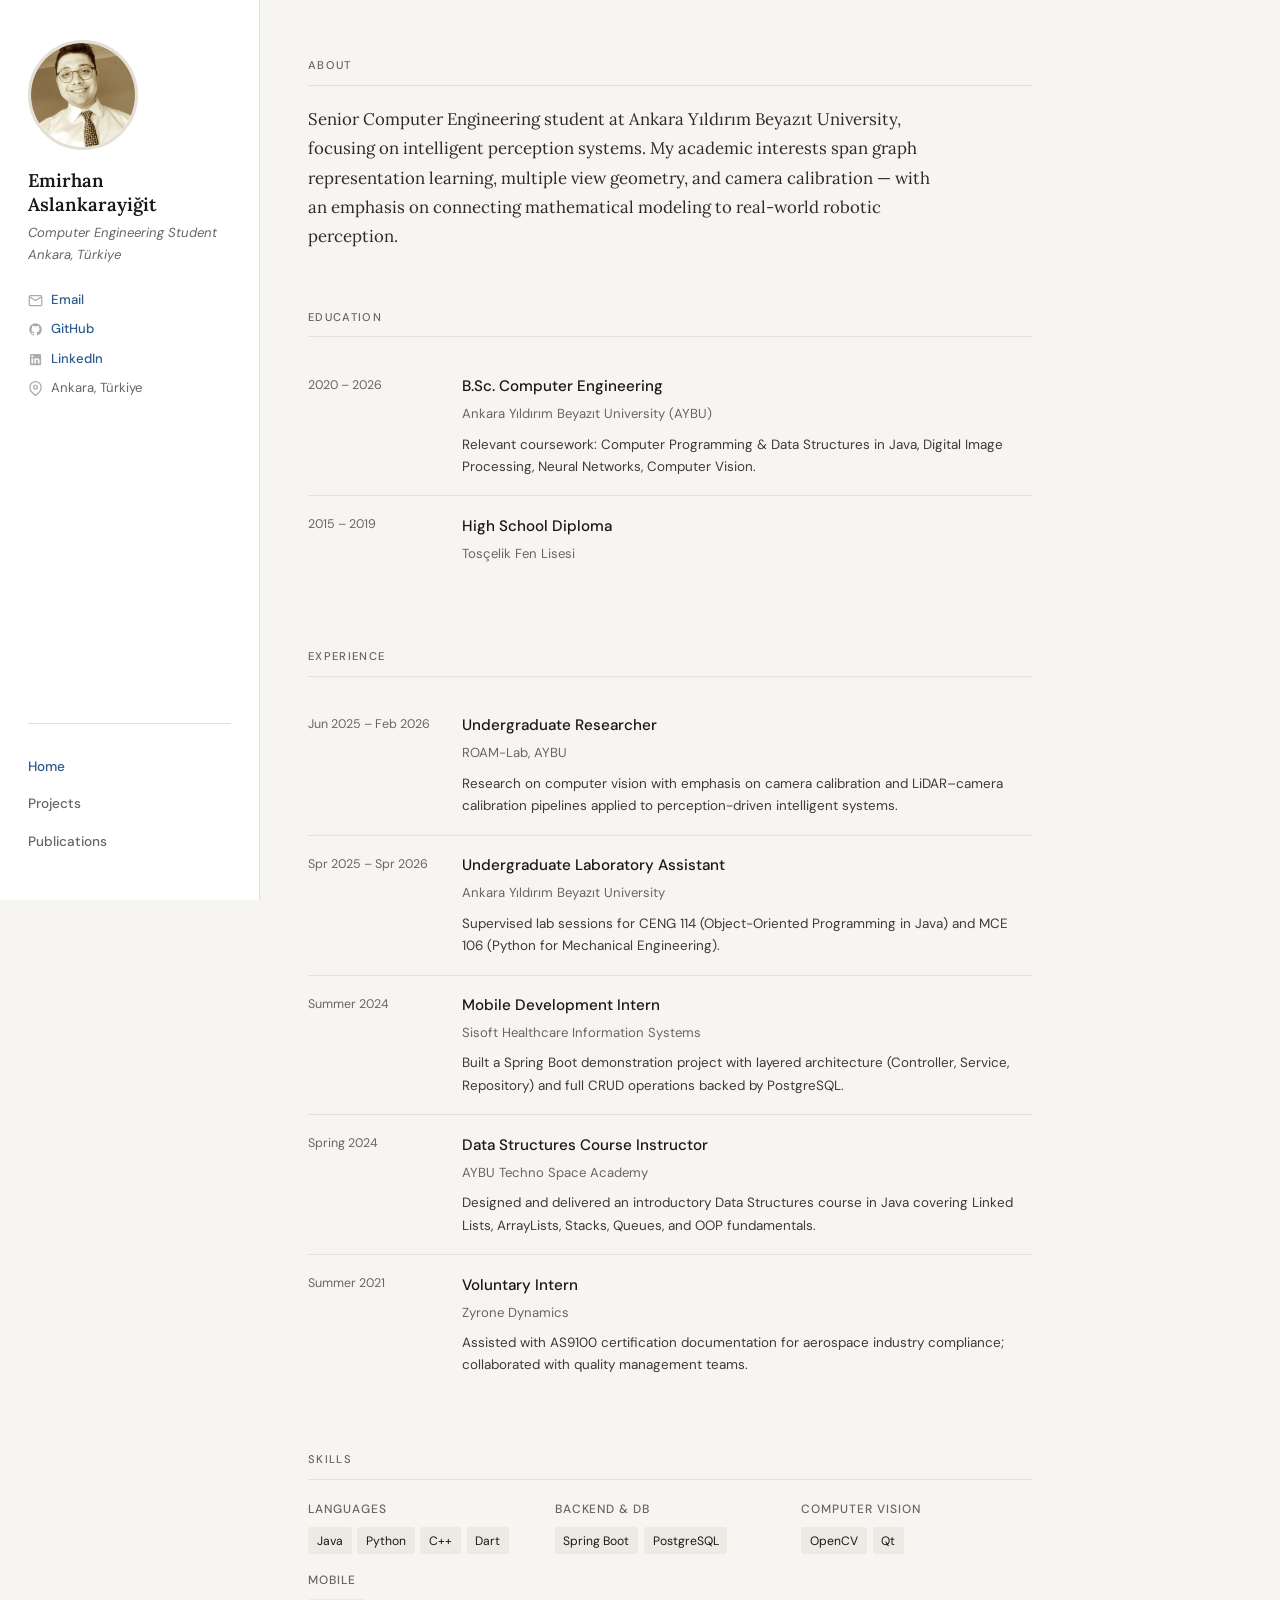
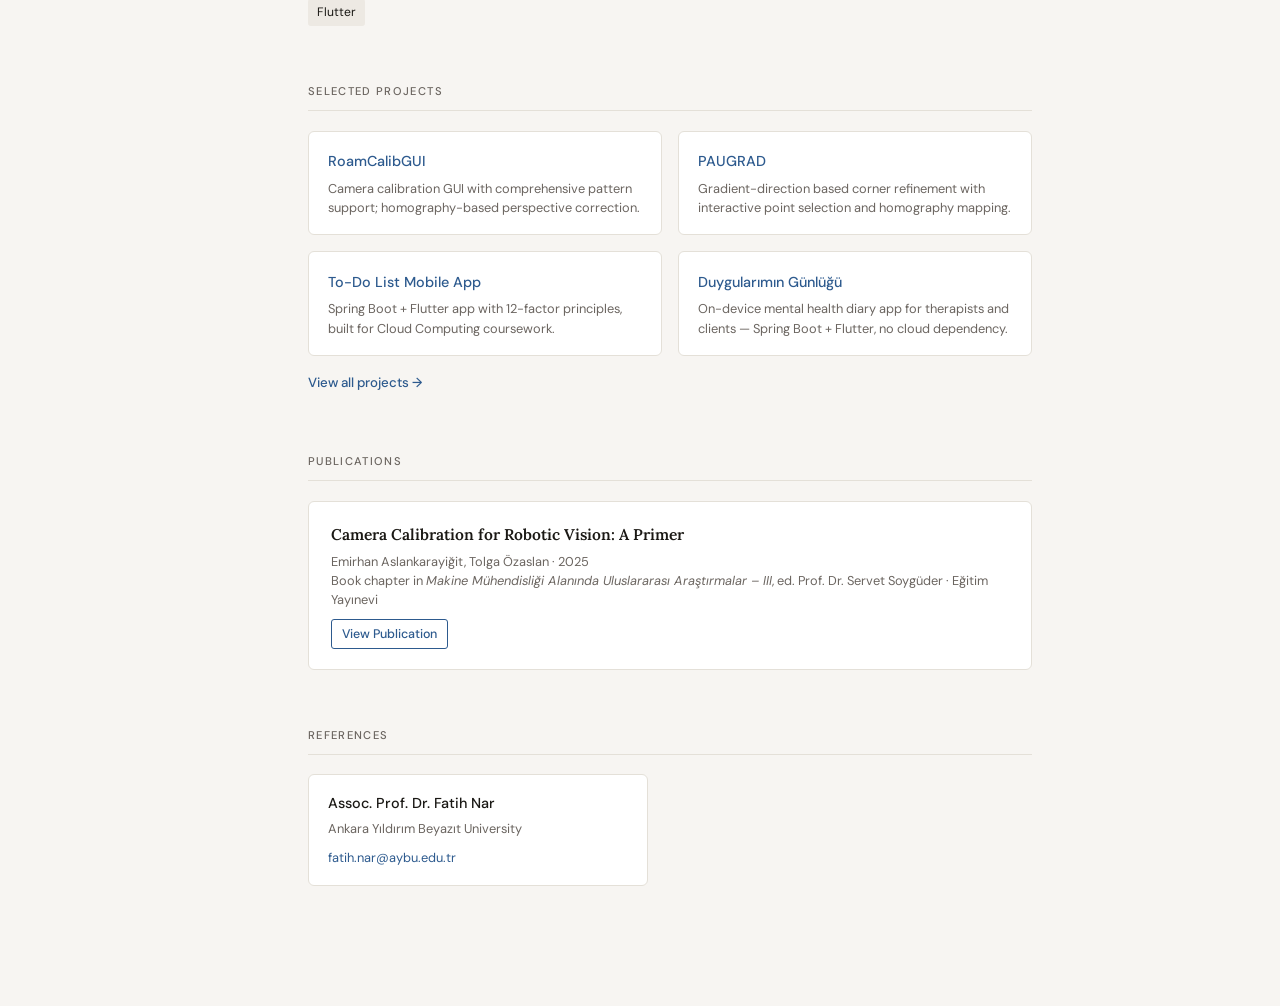
==== index.html @ f468a62e "Update index.html" ====
<!DOCTYPE html>
<html lang="en">
<head>
  <meta charset="UTF-8" />
  <meta name="viewport" content="width=device-width, initial-scale=1.0" />
  <title>Emirhan Aslankarayiğit</title>
  <link rel="preconnect" href="https://fonts.googleapis.com" />
  <link href="https://fonts.googleapis.com/css2?family=Lora:ital,wght@0,400;0,600;1,400&family=DM+Sans:wght@300;400;500&display=swap" rel="stylesheet" />
  <style>
    *, *::before, *::after { box-sizing: border-box; margin: 0; padding: 0; }

    :root {
      --bg: #f7f5f2;
      --surface: #ffffff;
      --border: #e4e0d8;
      --text: #1a1814;
      --muted: #6b6560;
      --accent: #2d5a8e;
      --accent-light: #e8f0f9;
      --tag-bg: #ede9e3;
      --radius: 6px;
      --sidebar-w: 260px;
    }

    html { scroll-behavior: smooth; }

    body {
      font-family: 'DM Sans', sans-serif;
      background: var(--bg);
      color: var(--text);
      font-size: 15px;
      line-height: 1.7;
    }

    /* ── Layout ── */
    .layout {
      display: grid;
      grid-template-columns: var(--sidebar-w) 1fr;
      min-height: 100vh;
    }

    /* ── Sidebar ── */
    .sidebar {
      position: sticky;
      top: 0;
      height: 100vh;
      overflow-y: auto;
      background: var(--surface);
      border-right: 1px solid var(--border);
      padding: 2.5rem 1.75rem;
      display: flex;
      flex-direction: column;
      gap: 0;
    }

    .profile-photo {
      width: 110px;
      height: 110px;
      border-radius: 50%;
      object-fit: cover;
      object-position: top center;
      border: 3px solid var(--border);
      margin-bottom: 1.2rem;
    }

    .profile-photo-placeholder {
      width: 110px;
      height: 110px;
      border-radius: 50%;
      background: var(--tag-bg);
      border: 3px solid var(--border);
      margin-bottom: 1.2rem;
      display: flex;
      align-items: center;
      justify-content: center;
      font-size: 2rem;
      color: var(--muted);
    }

    .sidebar h1 {
      font-family: 'Lora', serif;
      font-size: 1.15rem;
      font-weight: 600;
      line-height: 1.3;
      margin-bottom: 0.3rem;
    }

    .sidebar .role {
      font-size: 0.82rem;
      color: var(--muted);
      margin-bottom: 1.4rem;
      font-style: italic;
    }

    .sidebar-links {
      list-style: none;
      margin-bottom: 2rem;
      display: flex;
      flex-direction: column;
      gap: 0.45rem;
    }

    .sidebar-links li {
      display: flex;
      align-items: center;
      gap: 0.5rem;
      font-size: 0.82rem;
      color: var(--muted);
    }

    .sidebar-links li a {
      color: var(--accent);
      text-decoration: none;
      font-weight: 500;
    }
    .sidebar-links li a:hover { text-decoration: underline; }

    .sidebar-links .icon {
      width: 15px;
      flex-shrink: 0;
      opacity: 0.55;
    }

    .nav {
      margin-top: auto;
      padding-top: 1.5rem;
      border-top: 1px solid var(--border);
    }

    .nav a {
      display: block;
      padding: 0.45rem 0;
      font-size: 0.85rem;
      font-weight: 500;
      color: var(--muted);
      text-decoration: none;
      transition: color 0.2s;
    }
    .nav a:hover, .nav a.active { color: var(--accent); }

    /* ── Main content ── */
    main {
      padding: 3.5rem 3rem 4rem;
      max-width: 820px;
    }

    section { margin-bottom: 3.5rem; }

    .section-label {
      font-size: 0.7rem;
      font-weight: 500;
      letter-spacing: 0.12em;
      text-transform: uppercase;
      color: var(--muted);
      margin-bottom: 1.2rem;
      padding-bottom: 0.6rem;
      border-bottom: 1px solid var(--border);
    }

    /* About */
    .about-text {
      font-family: 'Lora', serif;
      font-size: 1.05rem;
      line-height: 1.75;
      color: #2e2b26;
      max-width: 640px;
    }

    /* Experience / Education cards */
    .entry {
      display: grid;
      grid-template-columns: 130px 1fr;
      gap: 0 1.5rem;
      padding: 1.1rem 0;
      border-bottom: 1px solid var(--border);
    }
    .entry:last-child { border-bottom: none; }

    .entry-date {
      font-size: 0.78rem;
      color: var(--muted);
      padding-top: 0.15rem;
      line-height: 1.4;
    }

    .entry-title {
      font-size: 0.95rem;
      font-weight: 500;
      margin-bottom: 0.2rem;
    }

    .entry-sub {
      font-size: 0.82rem;
      color: var(--muted);
      margin-bottom: 0.5rem;
    }

    .entry-body {
      font-size: 0.84rem;
      color: #3e3a35;
      line-height: 1.65;
    }

    /* Skills */
    .skills-grid {
      display: grid;
      grid-template-columns: repeat(auto-fill, minmax(180px, 1fr));
      gap: 1rem;
    }

    .skill-group h4 {
      font-size: 0.75rem;
      font-weight: 500;
      text-transform: uppercase;
      letter-spacing: 0.08em;
      color: var(--muted);
      margin-bottom: 0.5rem;
    }

    .tags {
      display: flex;
      flex-wrap: wrap;
      gap: 0.35rem;
    }

    .tag {
      background: var(--tag-bg);
      color: var(--text);
      font-size: 0.76rem;
      padding: 0.2rem 0.55rem;
      border-radius: 3px;
      font-weight: 400;
    }

    /* Projects — link to projects page */
    .projects-preview {
      display: grid;
      grid-template-columns: 1fr 1fr;
      gap: 1rem;
    }

    .project-card {
      background: var(--surface);
      border: 1px solid var(--border);
      border-radius: var(--radius);
      padding: 1.1rem 1.2rem;
      text-decoration: none;
      color: inherit;
      transition: border-color 0.2s, box-shadow 0.2s;
      display: block;
    }
    .project-card:hover {
      border-color: var(--accent);
      box-shadow: 0 2px 12px rgba(45,90,142,0.07);
    }

    .project-card h3 {
      font-size: 0.9rem;
      font-weight: 500;
      margin-bottom: 0.3rem;
      color: var(--accent);
    }

    .project-card p {
      font-size: 0.8rem;
      color: var(--muted);
      line-height: 1.5;
    }

    .more-link {
      margin-top: 1rem;
      display: inline-block;
      font-size: 0.83rem;
      color: var(--accent);
      text-decoration: none;
      font-weight: 500;
    }
    .more-link:hover { text-decoration: underline; }

    /* Publications */
    .pub-card {
      background: var(--surface);
      border: 1px solid var(--border);
      border-radius: var(--radius);
      padding: 1.2rem 1.4rem;
      margin-bottom: 0.75rem;
    }

    .pub-card h3 {
      font-family: 'Lora', serif;
      font-size: 0.97rem;
      font-weight: 600;
      margin-bottom: 0.3rem;
    }

    .pub-card .pub-meta {
      font-size: 0.8rem;
      color: var(--muted);
      margin-bottom: 0.6rem;
      line-height: 1.5;
    }

    .pub-link {
      font-size: 0.78rem;
      color: var(--accent);
      text-decoration: none;
      font-weight: 500;
      border: 1px solid var(--accent);
      padding: 0.22rem 0.6rem;
      border-radius: 3px;
      display: inline-block;
      transition: background 0.2s;
    }
    .pub-link:hover { background: var(--accent-light); }

    /* References */
    .ref-card {
      display: flex;
      flex-direction: column;
      gap: 0.15rem;
      padding: 1rem 1.2rem;
      background: var(--surface);
      border: 1px solid var(--border);
      border-radius: var(--radius);
      max-width: 340px;
    }
    .ref-card .ref-name { font-weight: 500; font-size: 0.9rem; }
    .ref-card .ref-role { font-size: 0.8rem; color: var(--muted); }
    .ref-card .ref-contact { font-size: 0.8rem; color: var(--accent); margin-top: 0.3rem; }
    .ref-card .ref-contact a { color: inherit; text-decoration: none; }
    .ref-card .ref-contact a:hover { text-decoration: underline; }

    /* Responsive */
    @media (max-width: 780px) {
      .layout { grid-template-columns: 1fr; }
      .sidebar {
        position: static;
        height: auto;
        border-right: none;
        border-bottom: 1px solid var(--border);
        flex-direction: row;
        flex-wrap: wrap;
        align-items: center;
        gap: 1rem;
        padding: 1.5rem;
      }
      .nav { margin-top: 0; padding-top: 0; border-top: none; display: flex; gap: 1rem; flex-wrap: wrap; }
      main { padding: 2rem 1.5rem; }
      .projects-preview { grid-template-columns: 1fr; }
      .entry { grid-template-columns: 1fr; gap: 0.2rem; }
    }
  </style>
</head>
<body>
<div class="layout">

  <!-- Sidebar -->
  <aside class="sidebar">
    <img src="Photo.jpg" alt="Emirhan Aslankarayiğit" class="profile-photo"
         onerror="this.style.display='none'; document.getElementById('photo-placeholder').style.display='flex';" />
    <div class="profile-photo-placeholder" id="photo-placeholder" style="display:none;">E</div>

    <h1>Emirhan Aslankarayiğit</h1>
    <p class="role">Computer Engineering Student<br>Ankara, Türkiye</p>

    <ul class="sidebar-links">
      <li>
        <svg class="icon" viewBox="0 0 24 24" fill="none" stroke="currentColor" stroke-width="2"><path d="M20 4H4c-1.1 0-2 .9-2 2v12c0 1.1.9 2 2 2h16c1.1 0 2-.9 2-2V6c0-1.1-.9-2-2-2z"/><polyline points="22,6 12,12 2,6"/></svg>
        <a href="mailto:aslankarayigitemirhan@gmail.com">Email</a>
      </li>
      <li>
        <svg class="icon" viewBox="0 0 24 24" fill="currentColor"><path d="M12 2A10 10 0 002 12c0 4.42 2.87 8.17 6.84 9.5.5.08.66-.23.66-.5v-1.69c-2.77.6-3.36-1.34-3.36-1.34-.46-1.16-1.11-1.47-1.11-1.47-.91-.62.07-.6.07-.6 1 .07 1.53 1.03 1.53 1.03.87 1.52 2.34 1.07 2.91.83.09-.65.35-1.09.63-1.34-2.22-.25-4.55-1.11-4.55-4.92 0-1.11.38-2 1.03-2.71-.1-.25-.45-1.29.1-2.64 0 0 .84-.27 2.75 1.02.79-.22 1.65-.33 2.5-.33.85 0 1.71.11 2.5.33 1.91-1.29 2.75-1.02 2.75-1.02.55 1.35.2 2.39.1 2.64.65.71 1.03 1.6 1.03 2.71 0 3.82-2.34 4.66-4.57 4.91.36.31.69.92.69 1.85V21c0 .27.16.59.67.5C19.14 20.16 22 16.42 22 12A10 10 0 0012 2z"/></svg>
        <a href="https://github.com/aslankarayigitemirhan" target="_blank">GitHub</a>
      </li>
      <li>
        <svg class="icon" viewBox="0 0 24 24" fill="currentColor"><path d="M19 3a2 2 0 012 2v14a2 2 0 01-2 2H5a2 2 0 01-2-2V5a2 2 0 012-2h14m-.5 15.5v-5.3a3.26 3.26 0 00-3.26-3.26c-.85 0-1.84.52-2.32 1.3v-1.11h-2.79v8.37h2.79v-4.93c0-.77.62-1.4 1.39-1.4a1.4 1.4 0 011.4 1.4v4.93h2.79M6.88 8.56a1.68 1.68 0 001.68-1.68c0-.93-.75-1.69-1.68-1.69a1.69 1.69 0 00-1.69 1.69c0 .93.76 1.68 1.69 1.68m1.39 9.94v-8.37H5.5v8.37h2.77z"/></svg>
        <a href="https://www.linkedin.com/in/emirhan-aslankarayi%C4%9Fit-a869a1226/" target="_blank">LinkedIn</a>
      </li>
      <li>
        <svg class="icon" viewBox="0 0 24 24" fill="none" stroke="currentColor" stroke-width="2"><path d="M21 10c0 7-9 13-9 13s-9-6-9-13a9 9 0 0118 0z"/><circle cx="12" cy="10" r="3"/></svg>
        Ankara, Türkiye
      </li>
    </ul>

    <nav class="nav">
      <a href="index.html" class="active">Home</a>
      <a href="projects.html">Projects</a>
      <a href="publications.html">Publications</a>
    </nav>
  </aside>

  <!-- Main -->
  <main>

    <!-- About -->
    <section id="about">
      <p class="section-label">About</p>
      <p class="about-text">
        Senior Computer Engineering student at Ankara Yıldırım Beyazıt University, focusing on intelligent perception systems.
        My academic interests span graph representation learning, multiple view geometry, and camera calibration —
        with an emphasis on connecting mathematical modeling to real-world robotic perception.
      </p>
    </section>

    <!-- Education -->
    <section id="education">
      <p class="section-label">Education</p>

      <div class="entry">
        <div class="entry-date">2020 – 2026</div>
        <div>
          <div class="entry-title">B.Sc. Computer Engineering</div>
          <div class="entry-sub">Ankara Yıldırım Beyazıt University (AYBU)</div>
          <div class="entry-body">
            Relevant coursework: Computer Programming &amp; Data Structures in Java, Digital Image Processing,
            Neural Networks, Computer Vision.
          </div>
        </div>
      </div>

      <div class="entry">
        <div class="entry-date">2015 – 2019</div>
        <div>
          <div class="entry-title">High School Diploma</div>
          <div class="entry-sub">Tosçelik Fen Lisesi</div>
        </div>
      </div>
    </section>

    <!-- Experience -->
    <section id="experience">
      <p class="section-label">Experience</p>

      <div class="entry">
        <div class="entry-date">Jun 2025 – Feb 2026</div>
        <div>
          <div class="entry-title">Undergraduate Researcher</div>
          <div class="entry-sub">ROAM-Lab, AYBU</div>
          <div class="entry-body">
            Research on computer vision with emphasis on camera calibration and LiDAR–camera calibration pipelines
            applied to perception-driven intelligent systems.
          </div>
        </div>
      </div>

      <div class="entry">
        <div class="entry-date">Spr 2025 – Spr 2026</div>
        <div>
          <div class="entry-title">Undergraduate Laboratory Assistant</div>
          <div class="entry-sub">Ankara Yıldırım Beyazıt University</div>
          <div class="entry-body">
            Supervised lab sessions for CENG 114 (Object-Oriented Programming in Java) and MCE 106 (Python for Mechanical Engineering).
          </div>
        </div>
      </div>

      <div class="entry">
        <div class="entry-date">Summer 2024</div>
        <div>
          <div class="entry-title">Mobile Development Intern</div>
          <div class="entry-sub">Sisoft Healthcare Information Systems</div>
          <div class="entry-body">
            Built a Spring Boot demonstration project with layered architecture (Controller, Service, Repository) and full CRUD operations backed by PostgreSQL.
          </div>
        </div>
      </div>

      <div class="entry">
        <div class="entry-date">Spring 2024</div>
        <div>
          <div class="entry-title">Data Structures Course Instructor</div>
          <div class="entry-sub">AYBU Techno Space Academy</div>
          <div class="entry-body">
            Designed and delivered an introductory Data Structures course in Java covering Linked Lists, ArrayLists, Stacks, Queues, and OOP fundamentals.
          </div>
        </div>
      </div>

      <div class="entry">
        <div class="entry-date">Summer 2021</div>
        <div>
          <div class="entry-title">Voluntary Intern</div>
          <div class="entry-sub">Zyrone Dynamics</div>
          <div class="entry-body">
            Assisted with AS9100 certification documentation for aerospace industry compliance; collaborated with quality management teams.
          </div>
        </div>
      </div>
    </section>

    <!-- Skills -->
    <section id="skills">
      <p class="section-label">Skills</p>
      <div class="skills-grid">
        <div class="skill-group">
          <h4>Languages</h4>
          <div class="tags">
            <span class="tag">Java</span>
            <span class="tag">Python</span>
            <span class="tag">C++</span>
            <span class="tag">Dart</span>
          </div>
        </div>
        <div class="skill-group">
          <h4>Backend &amp; DB</h4>
          <div class="tags">
            <span class="tag">Spring Boot</span>
            <span class="tag">PostgreSQL</span>
          </div>
        </div>
        <div class="skill-group">
          <h4>Computer Vision</h4>
          <div class="tags">
            <span class="tag">OpenCV</span>
            <span class="tag">Qt</span>
          </div>
        </div>
        <div class="skill-group">
          <h4>Mobile</h4>
          <div class="tags">
            <span class="tag">Flutter</span>
          </div>
        </div>
      </div>
    </section>

    <!-- Projects preview -->
    <section id="projects">
      <p class="section-label">Selected Projects</p>
      <div class="projects-preview">
        <a class="project-card" href="projects.html#roamcalibgui">
          <h3>RoamCalibGUI</h3>
          <p>Camera calibration GUI with comprehensive pattern support; homography-based perspective correction.</p>
        </a>
        <a class="project-card" href="projects.html#paugrad">
          <h3>PAUGRAD</h3>
          <p>Gradient-direction based corner refinement with interactive point selection and homography mapping.</p>
        </a>
        <a class="project-card" href="projects.html#todoapp">
          <h3>To-Do List Mobile App</h3>
          <p>Spring Boot + Flutter app with 12-factor principles, built for Cloud Computing coursework.</p>
        </a>
        <a class="project-card" href="projects.html#diary">
          <h3>Duygularımın Günlüğü</h3>
          <p>On-device mental health diary app for therapists and clients — Spring Boot + Flutter, no cloud dependency.</p>
        </a>
      </div>
      <a class="more-link" href="projects.html">View all projects →</a>
    </section>

    <!-- Publications preview -->
    <section id="publications">
      <p class="section-label">Publications</p>
      <div class="pub-card">
        <h3>Camera Calibration for Robotic Vision: A Primer</h3>
        <div class="pub-meta">
          Emirhan Aslankarayiğit, Tolga Özaslan · 2025<br>
          Book chapter in <em>Makine Mühendisliği Alanında Uluslararası Araştırmalar – III</em>, ed. Prof. Dr. Servet Soygüder · Eğitim Yayınevi
        </div>
        <a class="pub-link" href="publications.html">View Publication</a>
      </div>
    </section>

    <!-- References -->
    <section id="references">
      <p class="section-label">References</p>
      <div class="ref-card">
        <div class="ref-name">Assoc. Prof. Dr. Fatih Nar</div>
        <div class="ref-role">Ankara Yıldırım Beyazıt University</div>
        <div class="ref-contact"><a href="mailto:fatih.nar@aybu.edu.tr">fatih.nar@aybu.edu.tr</a></div>
      </div>
    </section>

  </main>
</div>
</body>
</html>
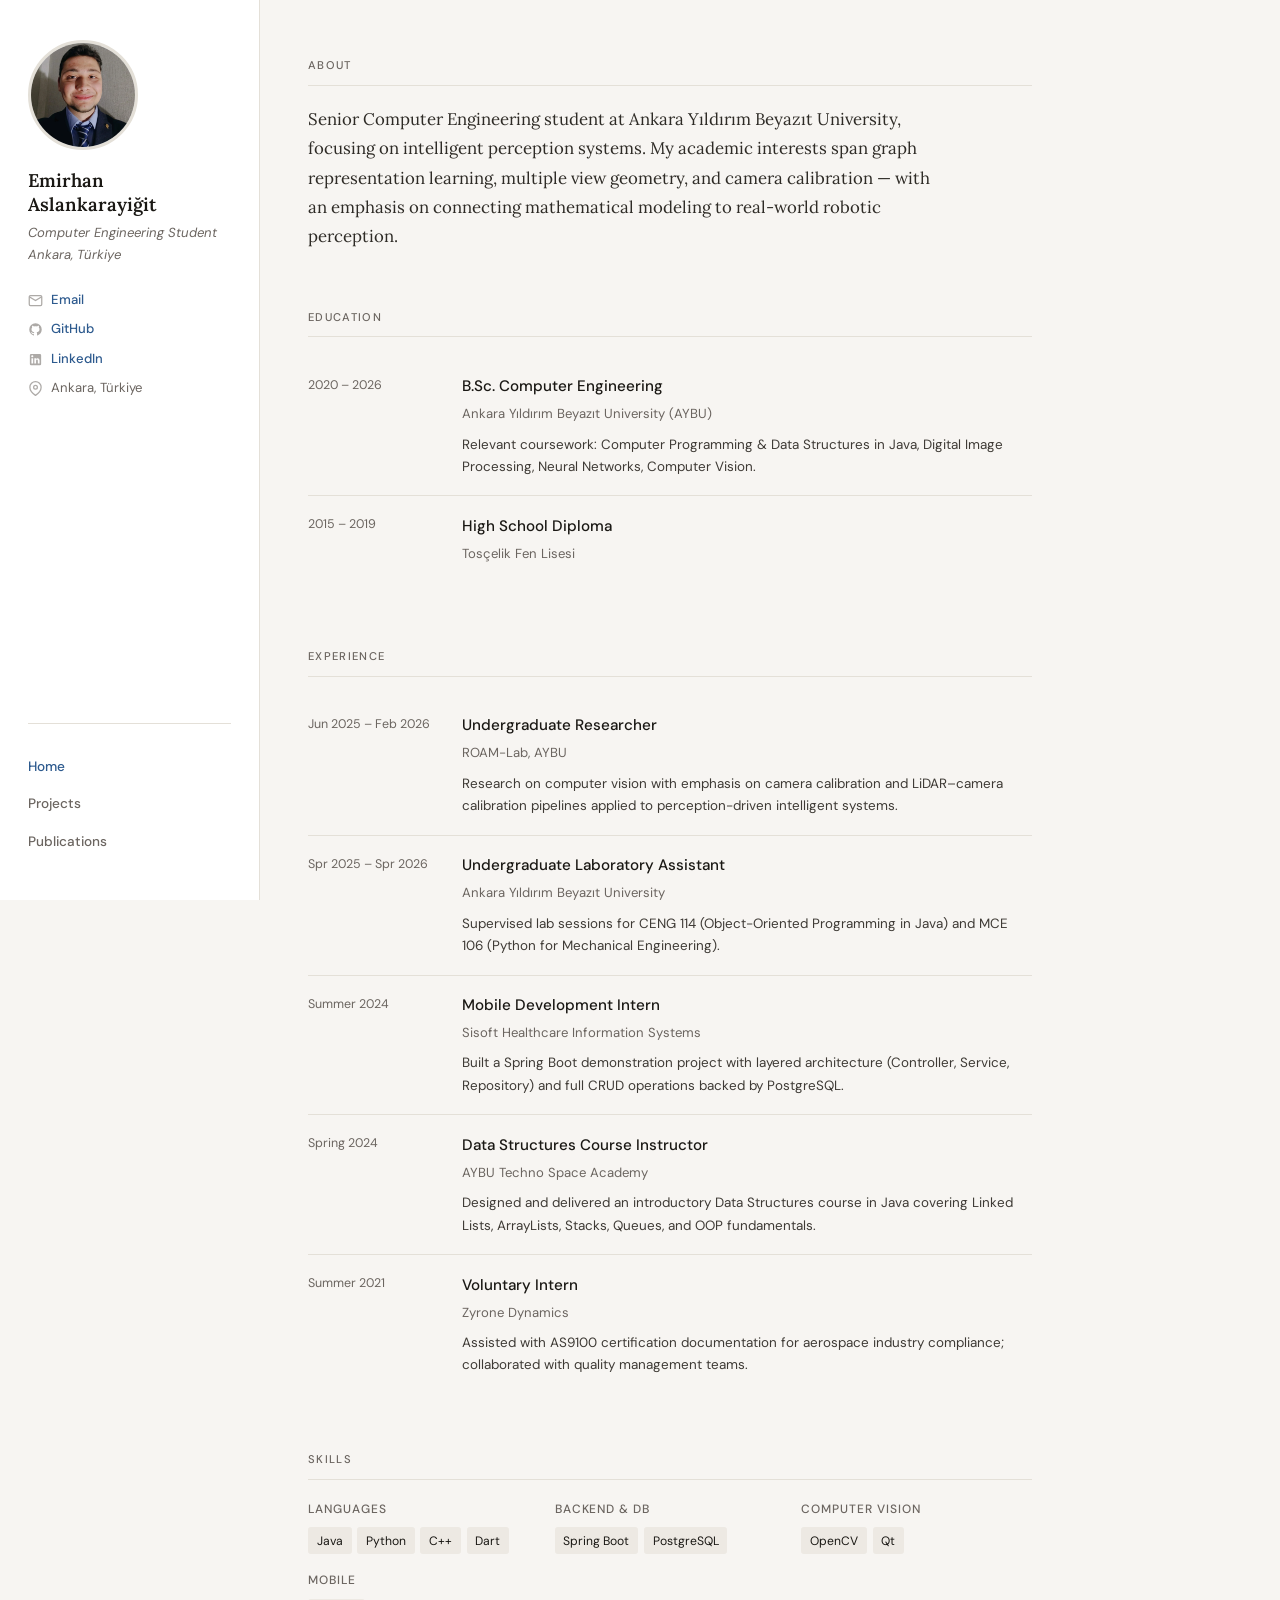
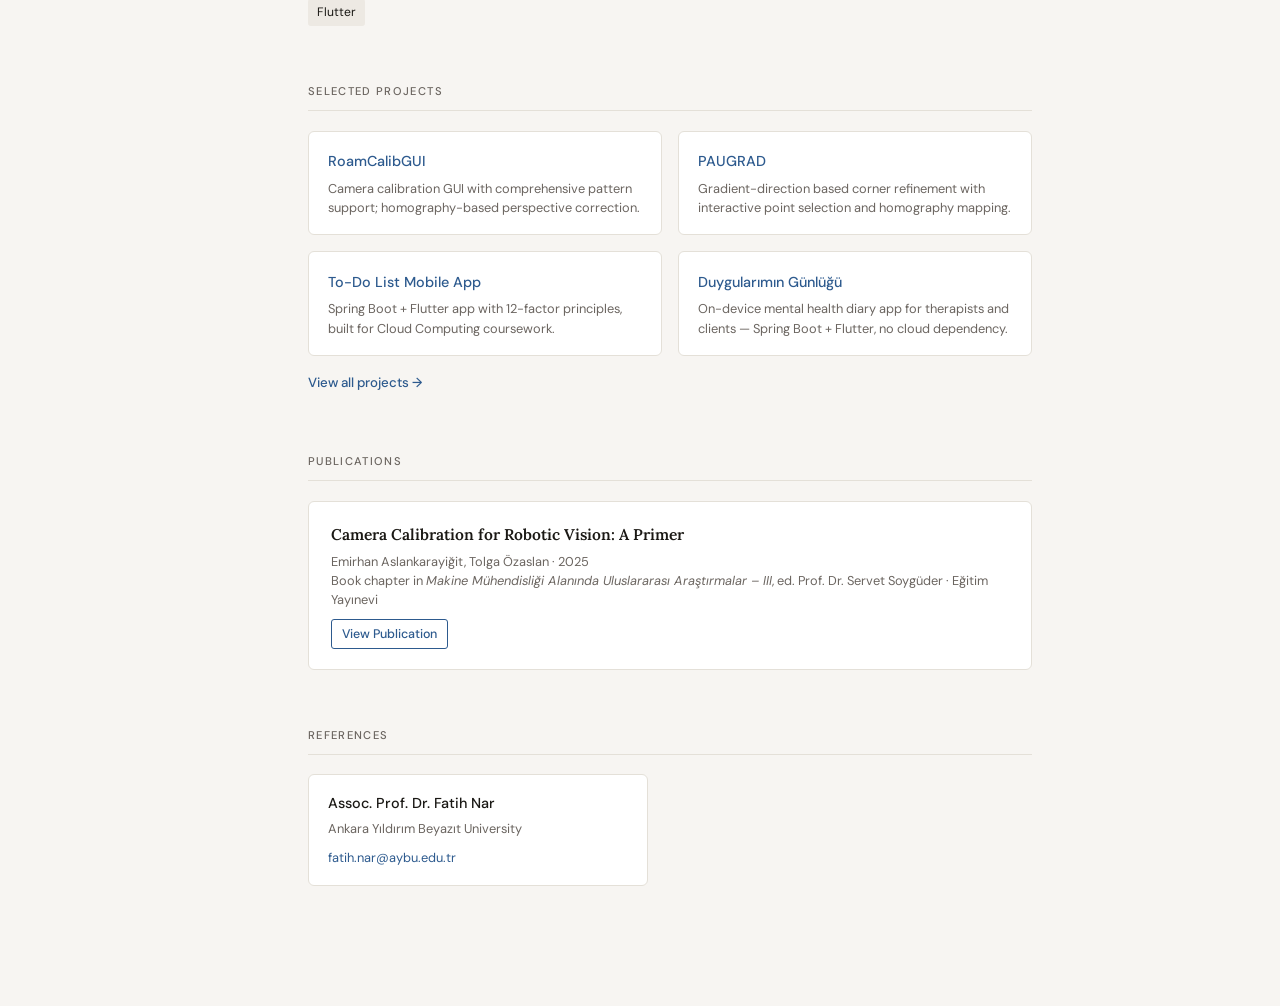
==== commit 6e4622e2: "Update index.html" ====
--- a/index.html
+++ b/index.html
@@ -356,7 +356,7 @@
 
   <!-- Sidebar -->
   <aside class="sidebar">
-    <img src="Photo.jpg" alt="Emirhan Aslankarayiğit" class="profile-photo"
+    <img src="Photo.png" alt="Emirhan Aslankarayiğit" class="profile-photo"
          onerror="this.style.display='none'; document.getElementById('photo-placeholder').style.display='flex';" />
     <div class="profile-photo-placeholder" id="photo-placeholder" style="display:none;">E</div>
 
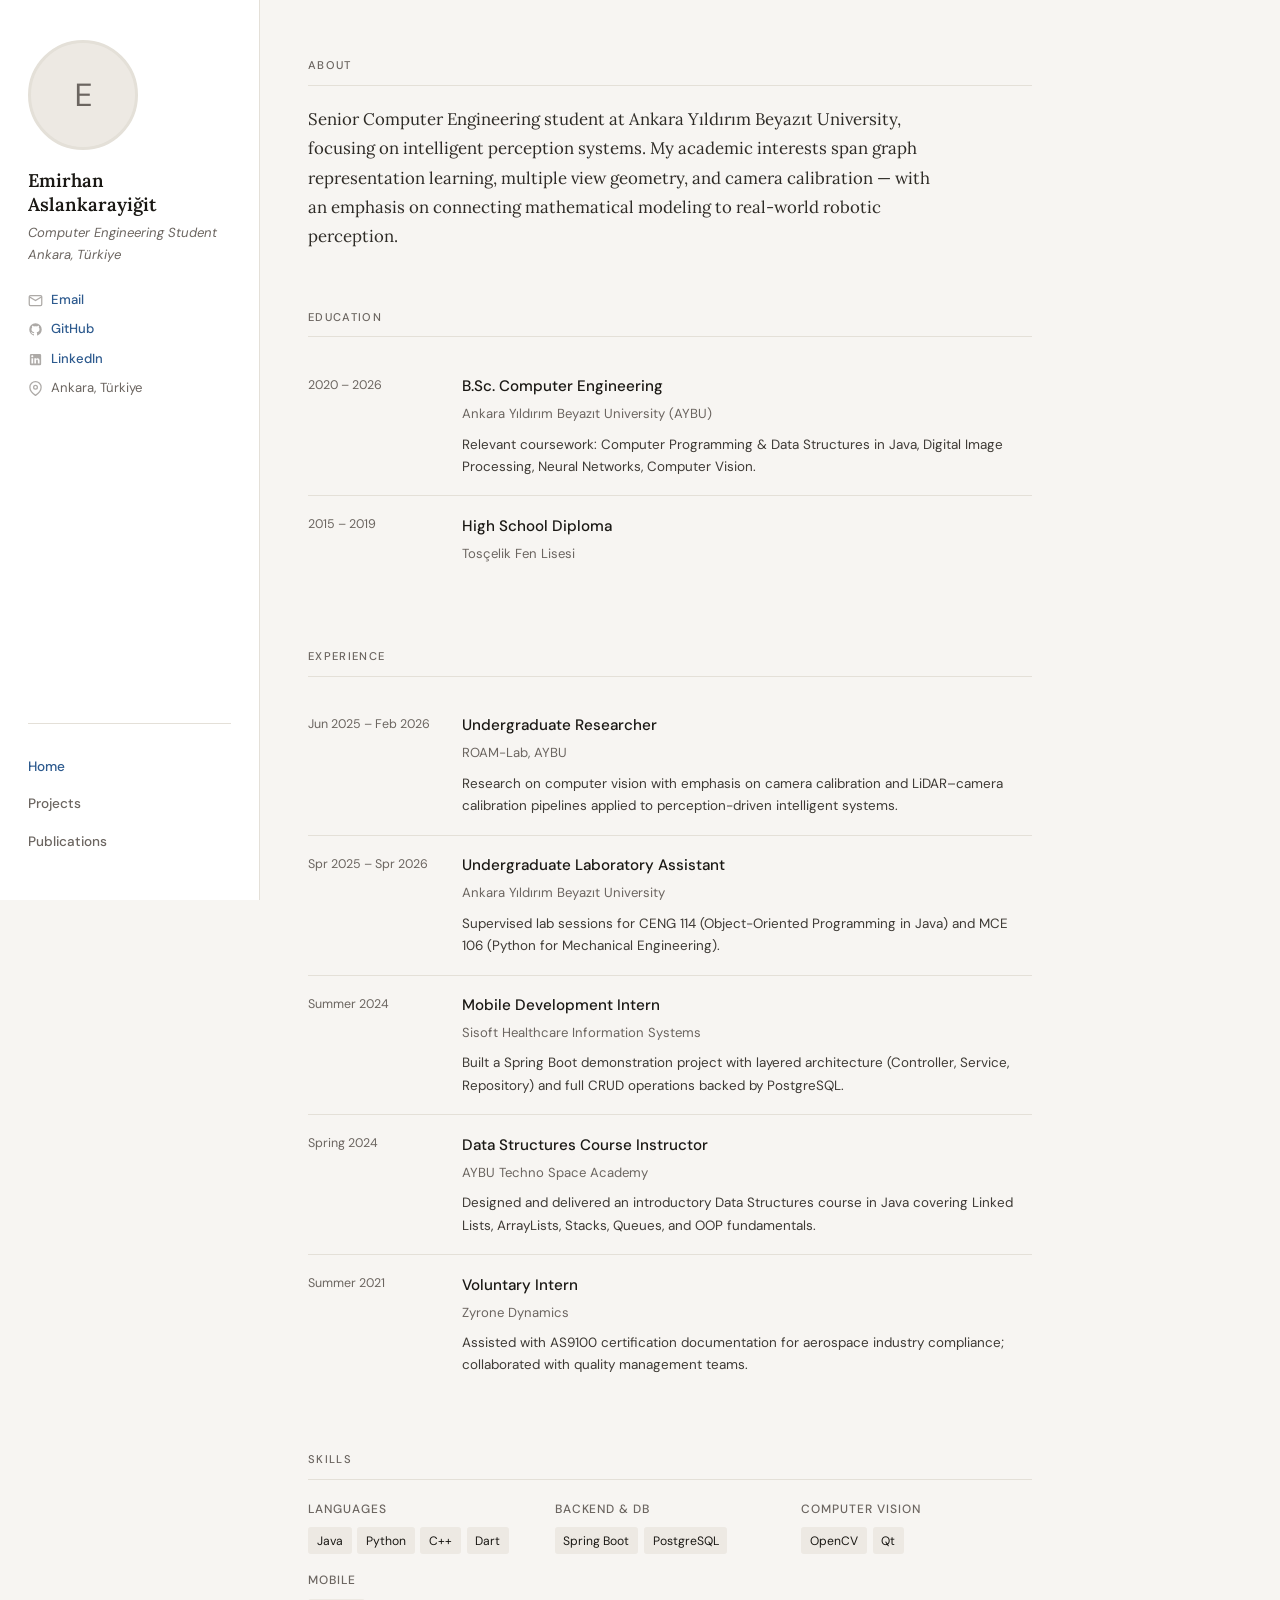
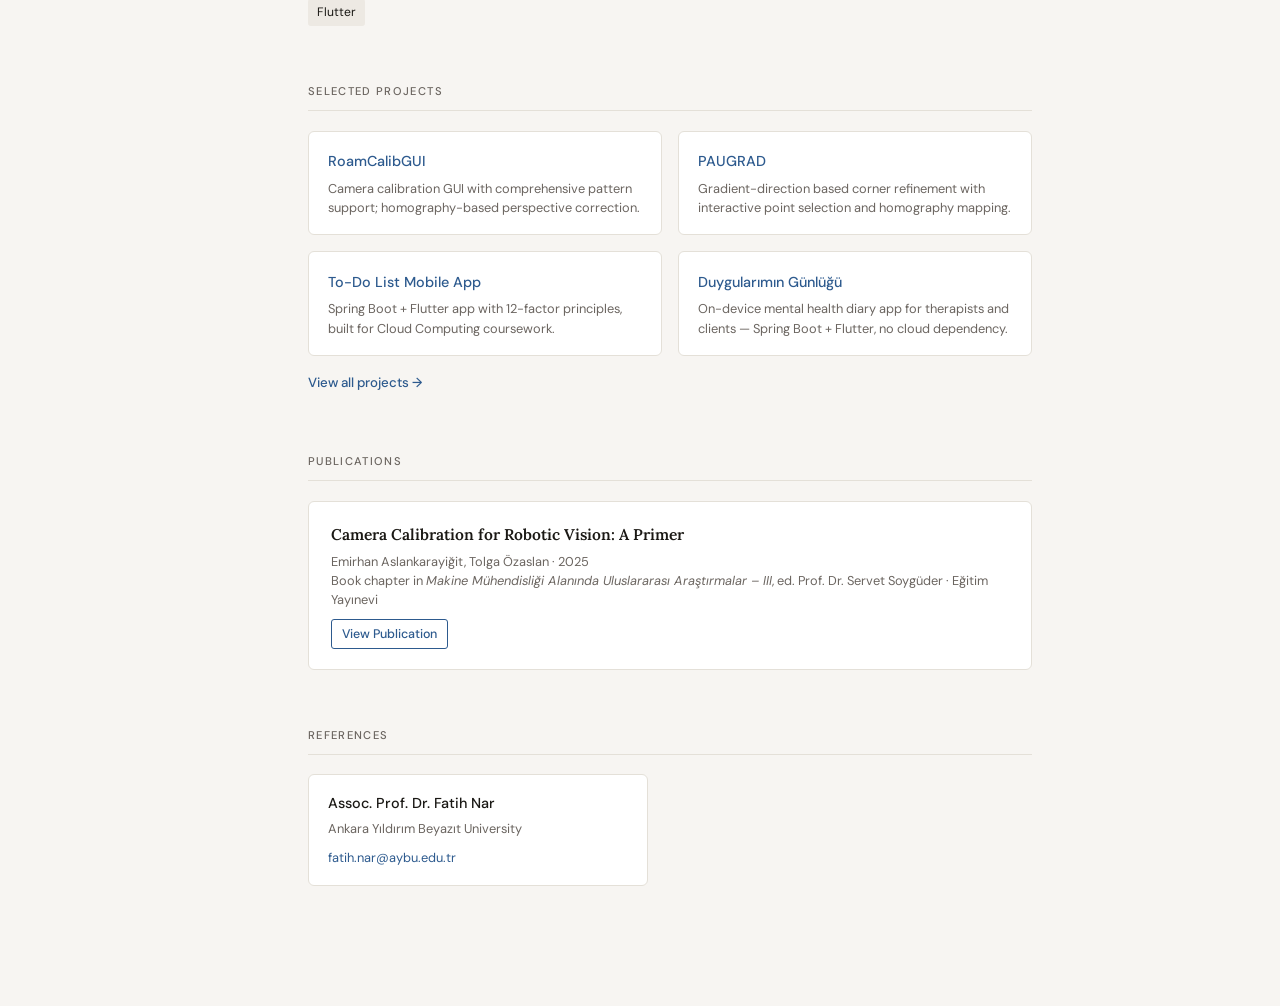
==== commit 8ed9eac7: "Update profile photo source in index.html" ====
--- a/index.html
+++ b/index.html
@@ -356,7 +356,7 @@
 
   <!-- Sidebar -->
   <aside class="sidebar">
-    <img src="Photo.png" alt="Emirhan Aslankarayiğit" class="profile-photo"
+    <img src="profile.jpg" alt="Emirhan Aslankarayiğit" class="profile-photo"
          onerror="this.style.display='none'; document.getElementById('photo-placeholder').style.display='flex';" />
     <div class="profile-photo-placeholder" id="photo-placeholder" style="display:none;">E</div>
 
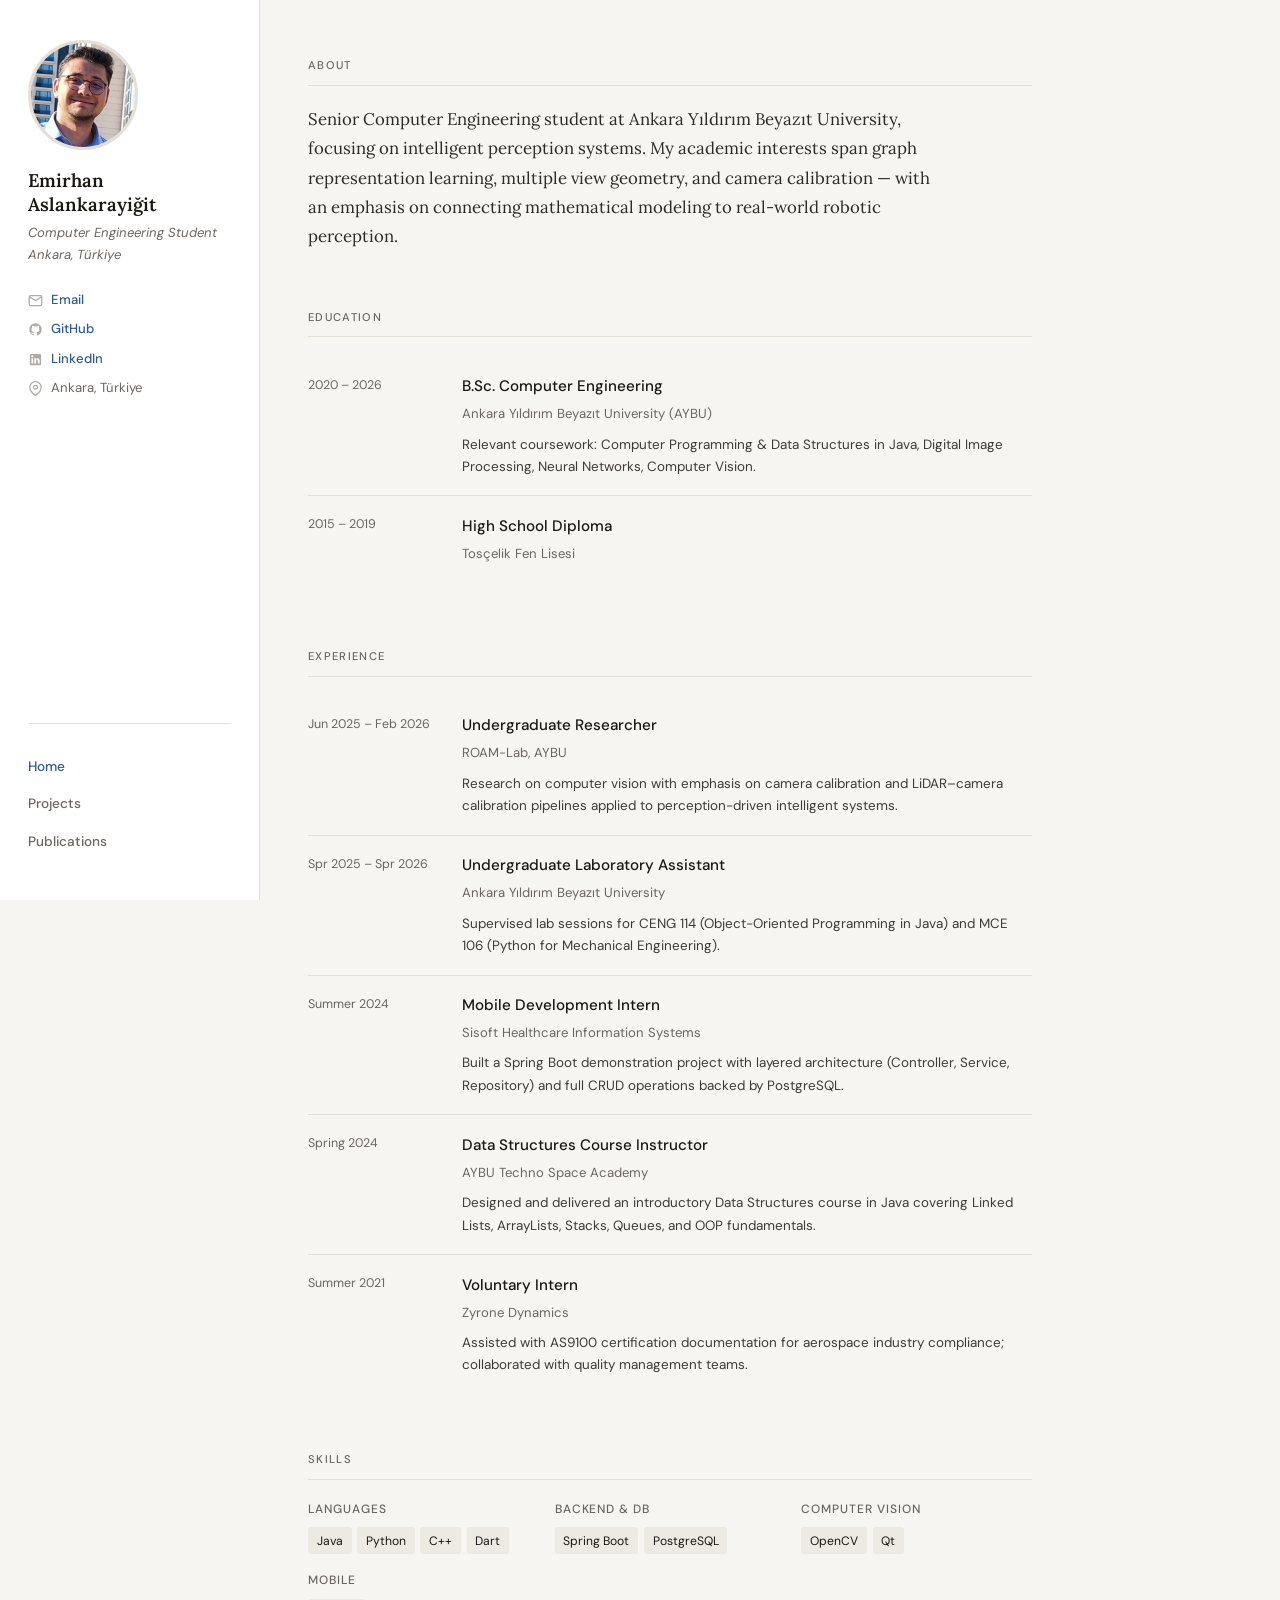
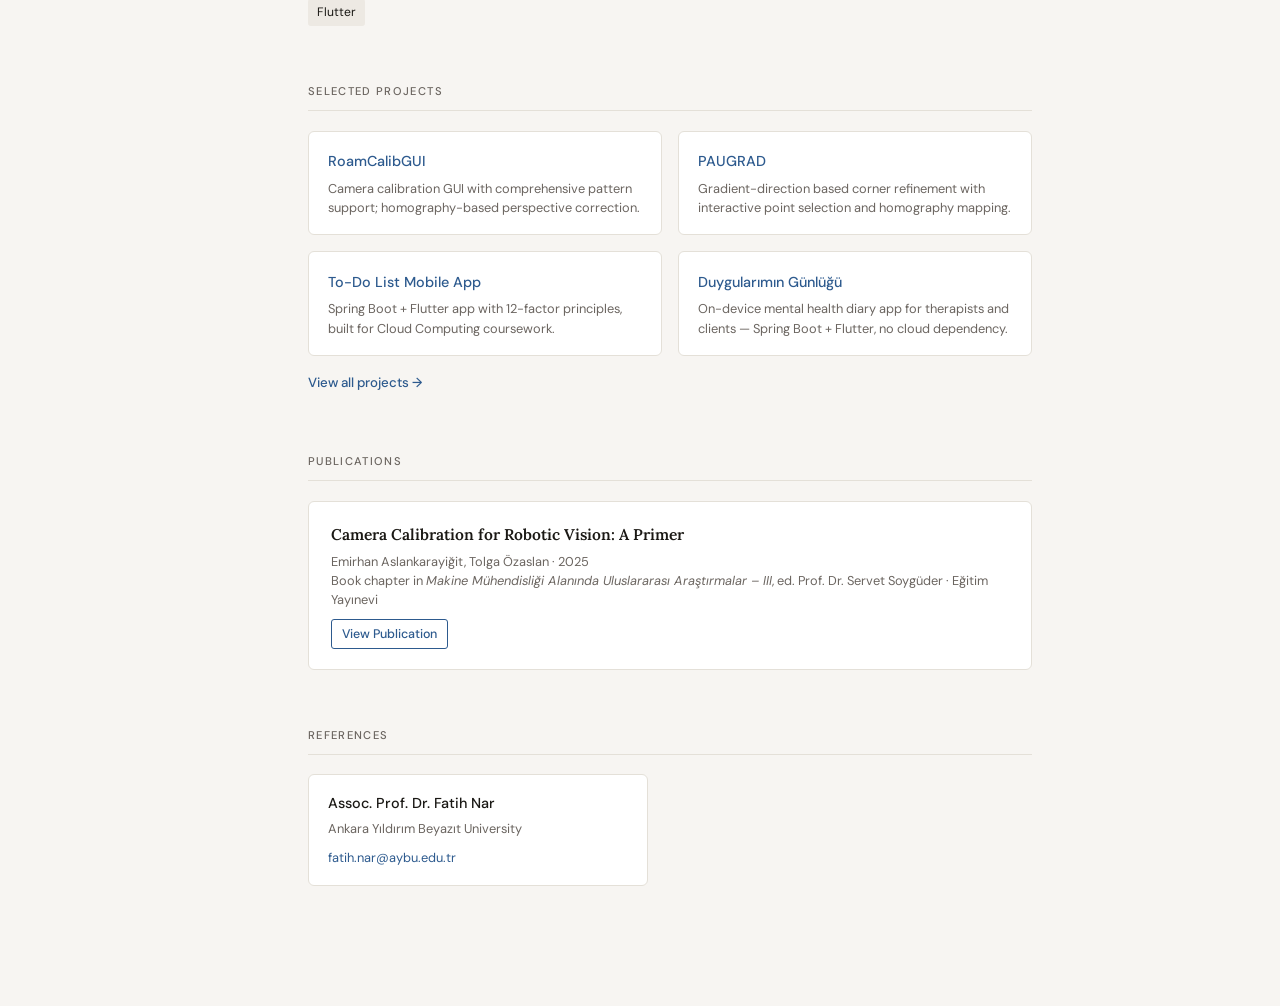
==== commit 1d6a3491: "Update index.html" ====
--- a/index.html
+++ b/index.html
@@ -356,7 +356,7 @@
 
   <!-- Sidebar -->
   <aside class="sidebar">
-    <img src="profile.jpg" alt="Emirhan Aslankarayiğit" class="profile-photo"
+    <img src="profile.png" alt="Emirhan Aslankarayiğit" class="profile-photo"
          onerror="this.style.display='none'; document.getElementById('photo-placeholder').style.display='flex';" />
     <div class="profile-photo-placeholder" id="photo-placeholder" style="display:none;">E</div>
 
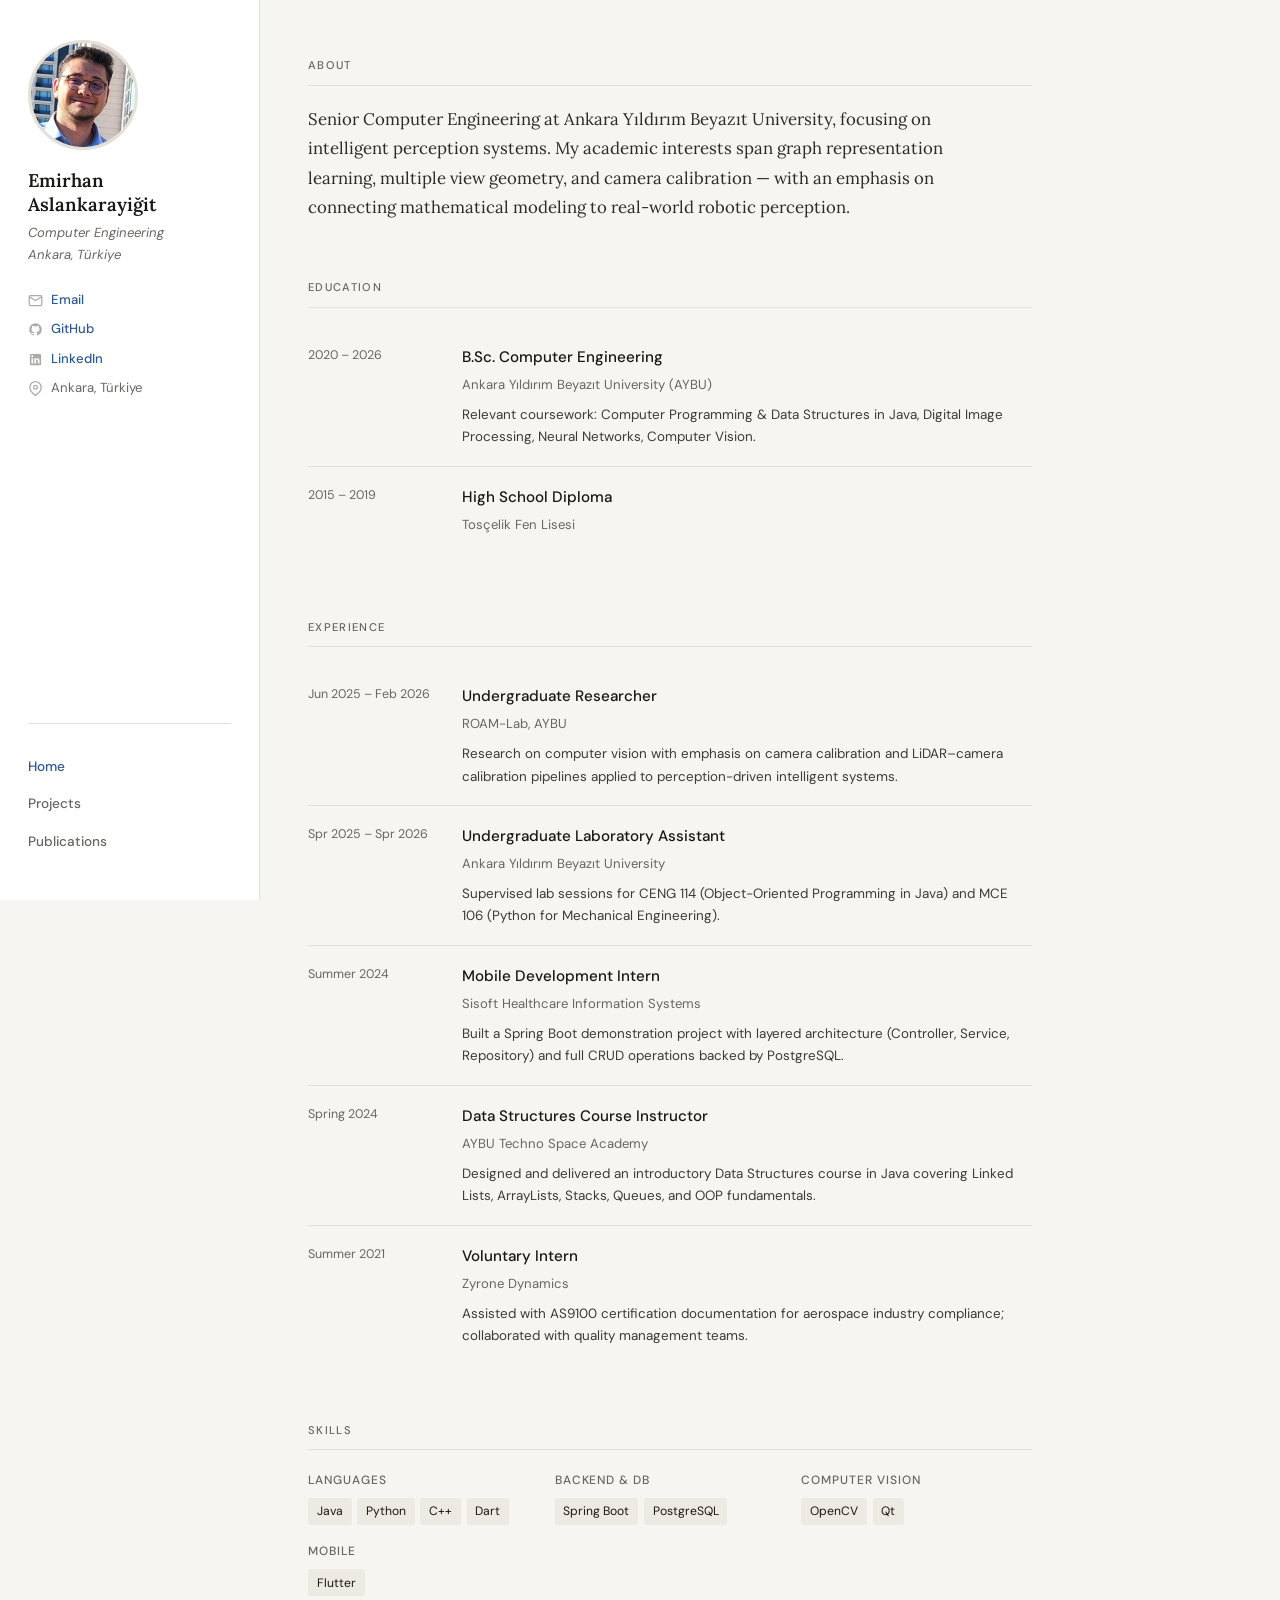
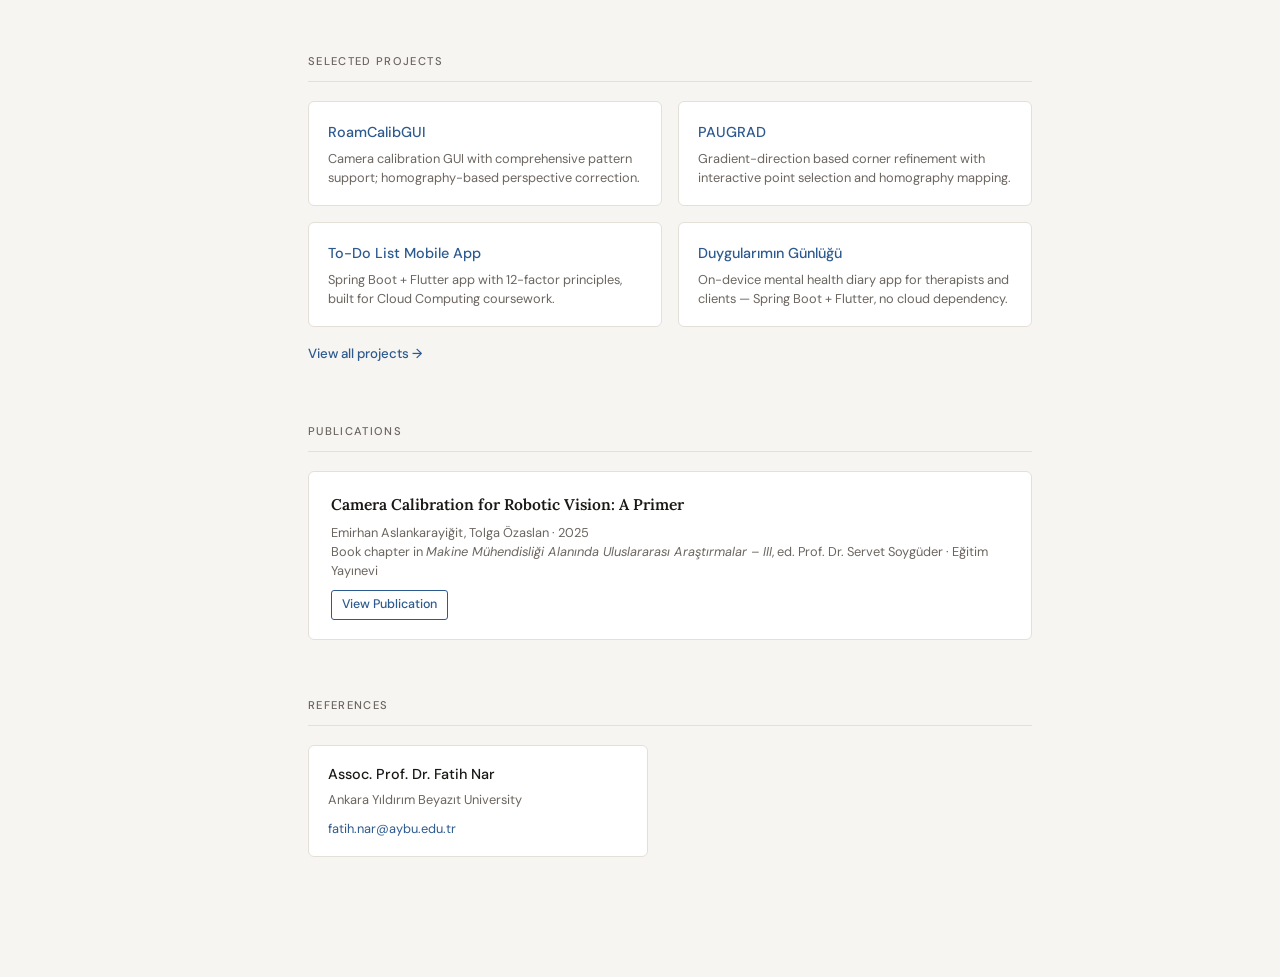
==== commit fad62920: "Update role and title in index.html" ====
--- a/index.html
+++ b/index.html
@@ -361,7 +361,7 @@
     <div class="profile-photo-placeholder" id="photo-placeholder" style="display:none;">E</div>
 
     <h1>Emirhan Aslankarayiğit</h1>
-    <p class="role">Computer Engineering Student<br>Ankara, Türkiye</p>
+    <p class="role">Computer Engineering<br>Ankara, Türkiye</p>
 
     <ul class="sidebar-links">
       <li>
@@ -396,7 +396,7 @@
     <section id="about">
       <p class="section-label">About</p>
       <p class="about-text">
-        Senior Computer Engineering student at Ankara Yıldırım Beyazıt University, focusing on intelligent perception systems.
+        Senior Computer Engineering at Ankara Yıldırım Beyazıt University, focusing on intelligent perception systems.
         My academic interests span graph representation learning, multiple view geometry, and camera calibration —
         with an emphasis on connecting mathematical modeling to real-world robotic perception.
       </p>
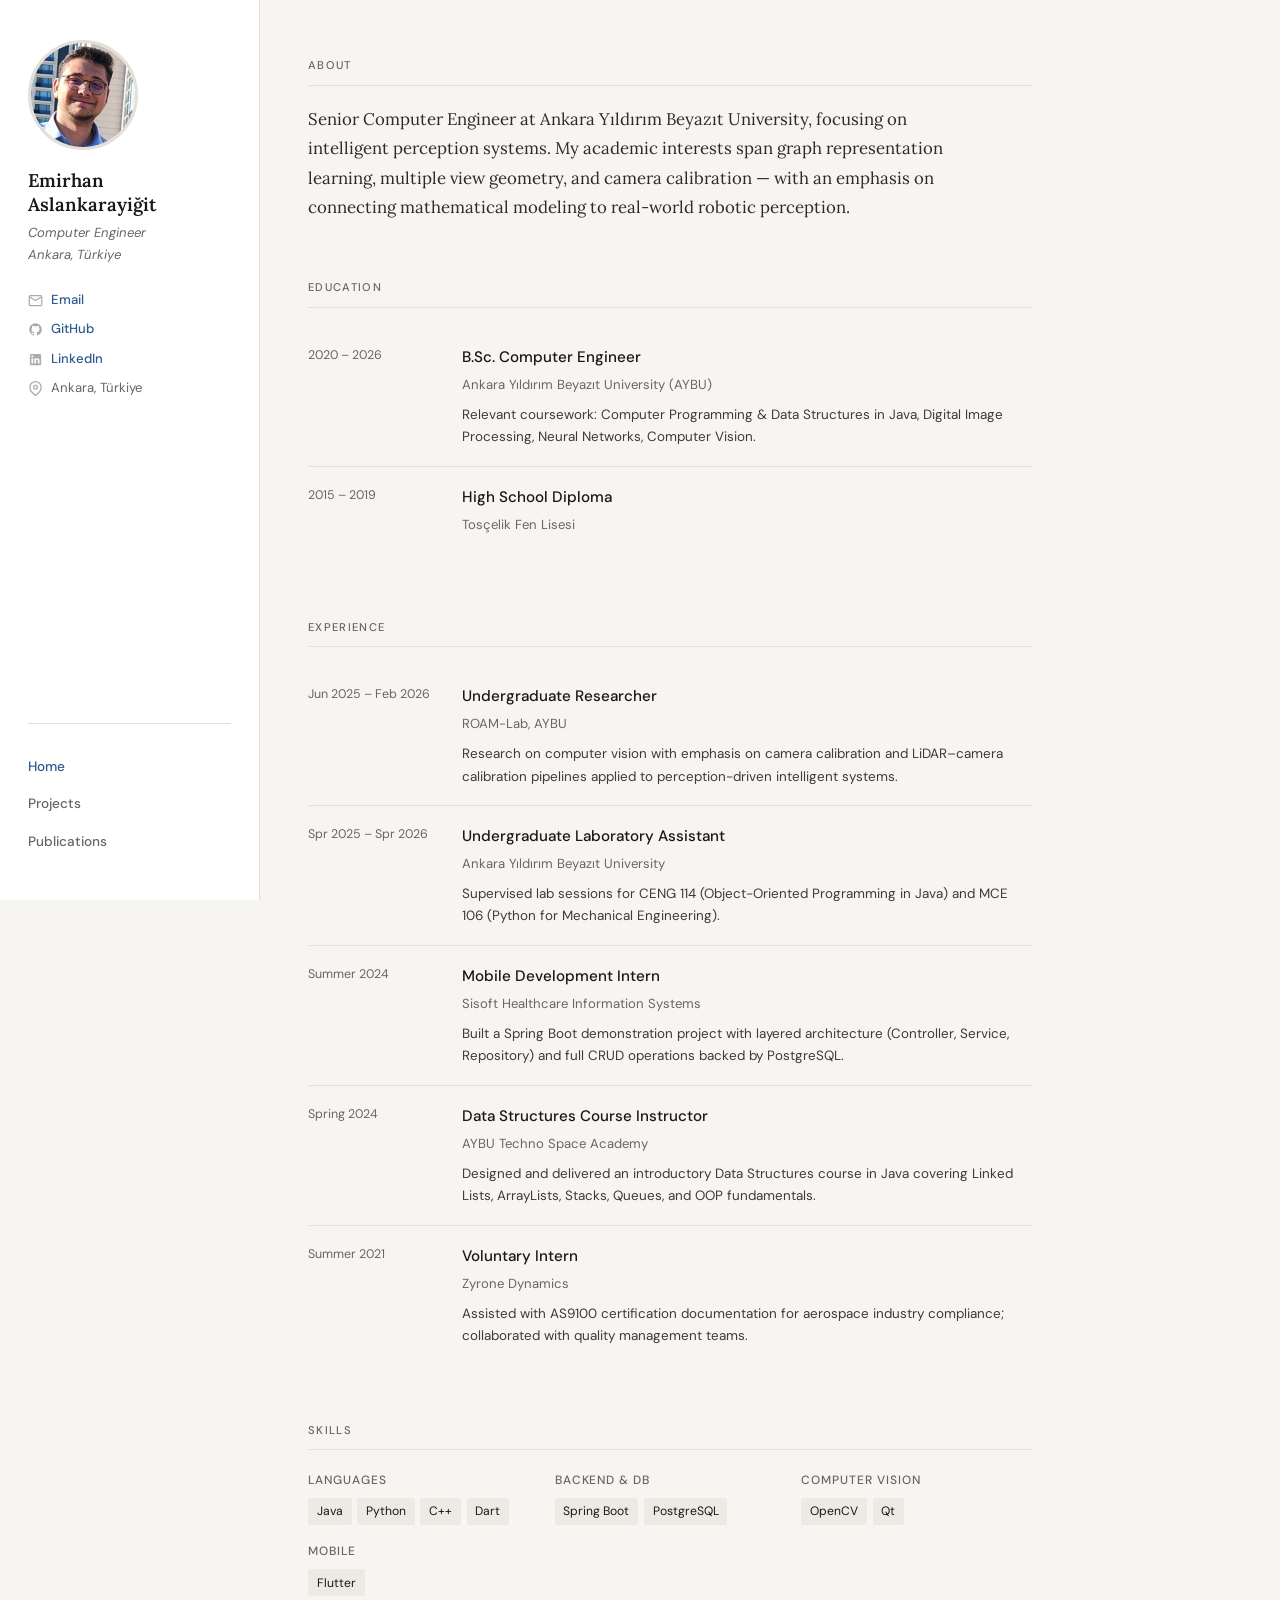
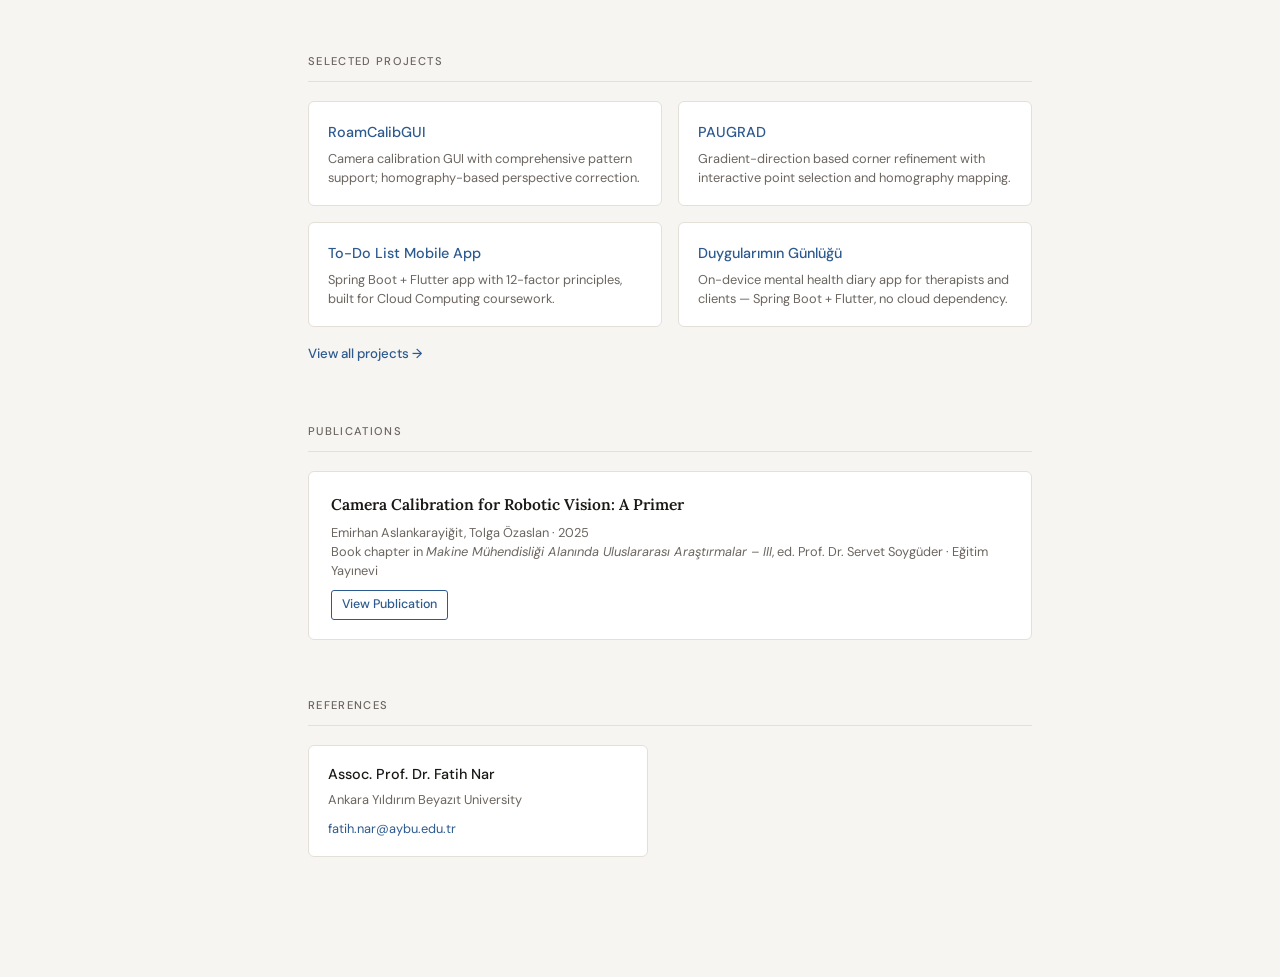
==== commit 1734a57d: "Update role and degree titles to 'Engineer'" ====
--- a/index.html
+++ b/index.html
@@ -361,7 +361,7 @@
     <div class="profile-photo-placeholder" id="photo-placeholder" style="display:none;">E</div>
 
     <h1>Emirhan Aslankarayiğit</h1>
-    <p class="role">Computer Engineering<br>Ankara, Türkiye</p>
+    <p class="role">Computer Engineer<br>Ankara, Türkiye</p>
 
     <ul class="sidebar-links">
       <li>
@@ -396,7 +396,7 @@
     <section id="about">
       <p class="section-label">About</p>
       <p class="about-text">
-        Senior Computer Engineering at Ankara Yıldırım Beyazıt University, focusing on intelligent perception systems.
+        Senior Computer Engineer at Ankara Yıldırım Beyazıt University, focusing on intelligent perception systems.
         My academic interests span graph representation learning, multiple view geometry, and camera calibration —
         with an emphasis on connecting mathematical modeling to real-world robotic perception.
       </p>
@@ -409,7 +409,7 @@
       <div class="entry">
         <div class="entry-date">2020 – 2026</div>
         <div>
-          <div class="entry-title">B.Sc. Computer Engineering</div>
+          <div class="entry-title">B.Sc. Computer Engineer</div>
           <div class="entry-sub">Ankara Yıldırım Beyazıt University (AYBU)</div>
           <div class="entry-body">
             Relevant coursework: Computer Programming &amp; Data Structures in Java, Digital Image Processing,
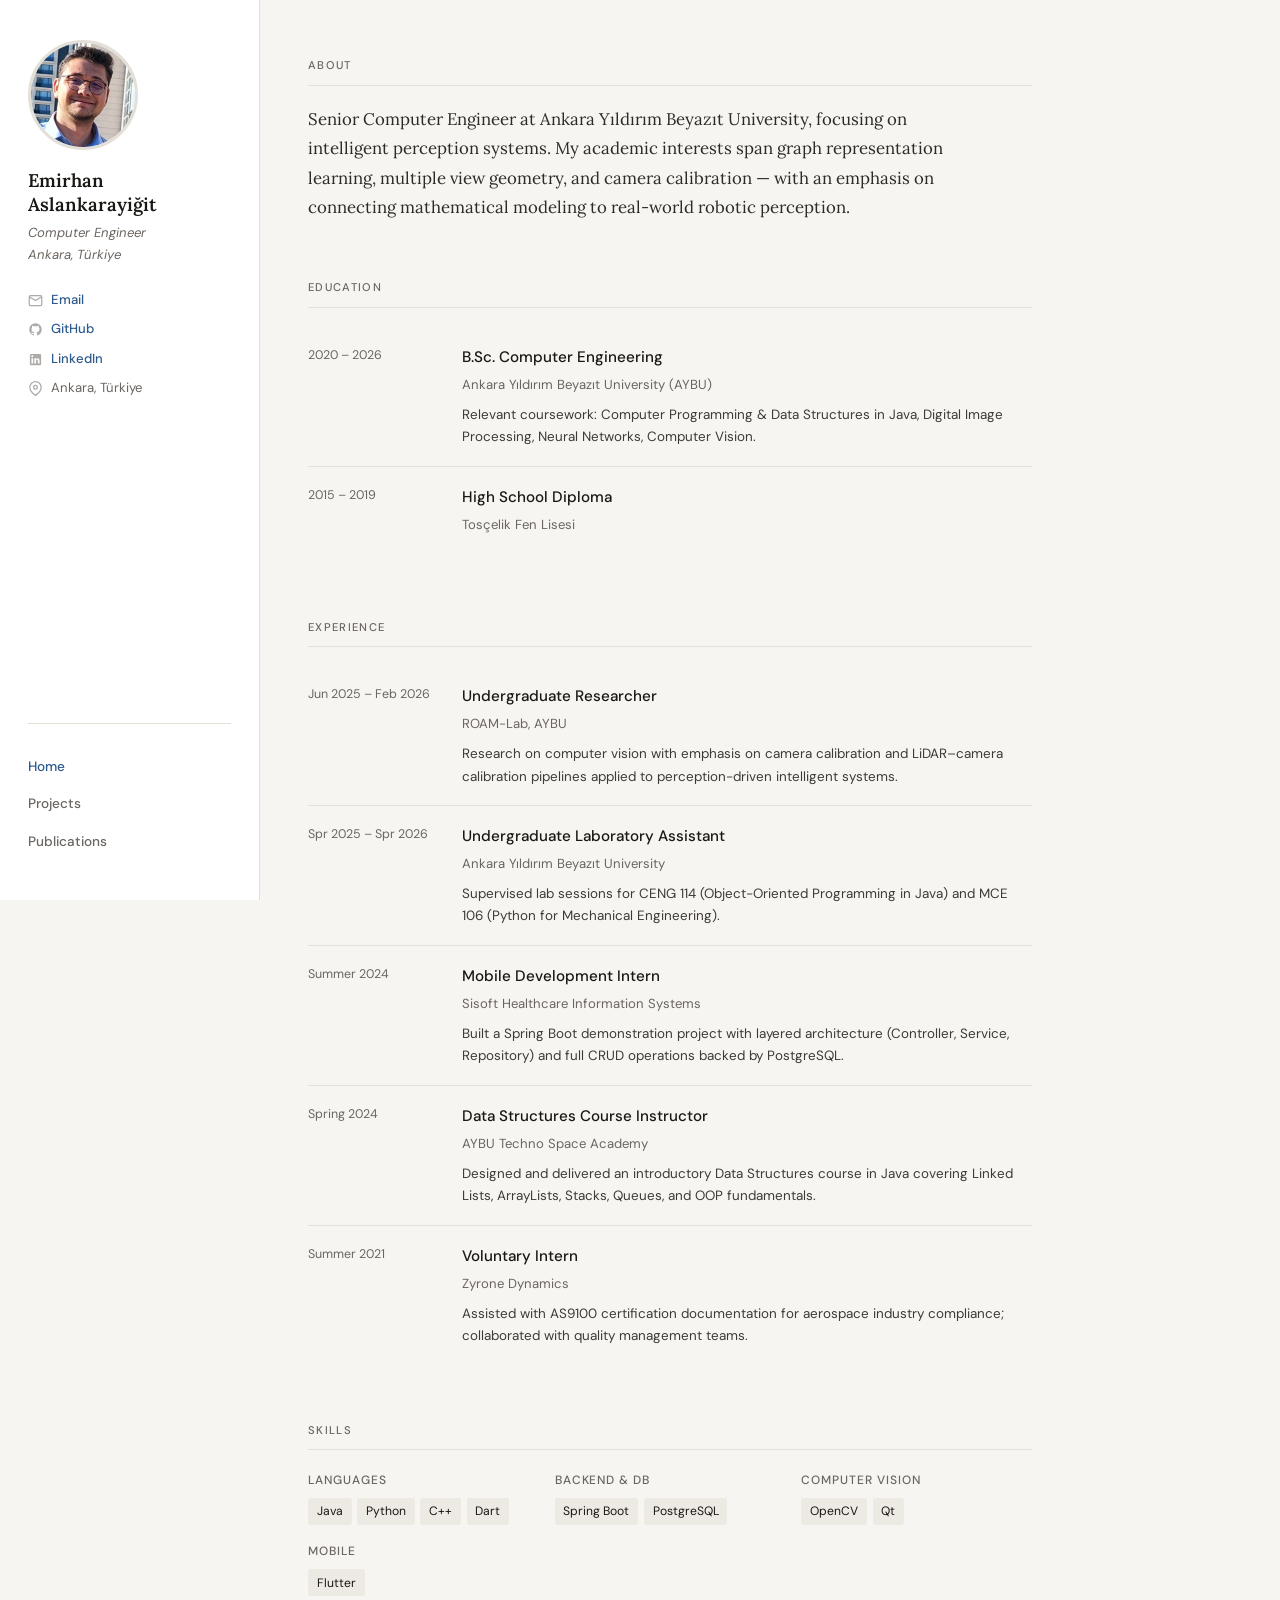
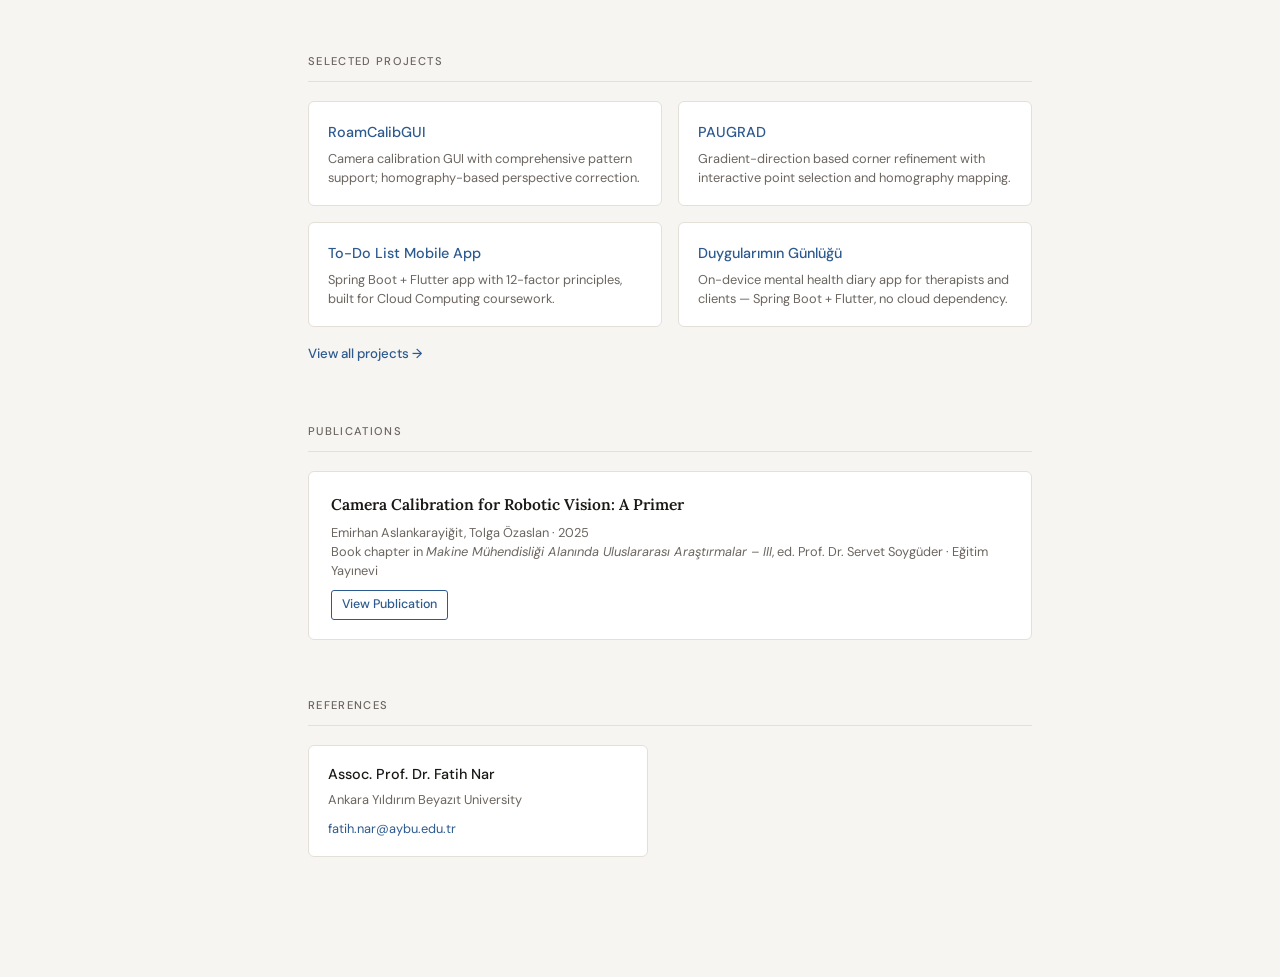
==== commit 84c80bf5: "Update index.html" ====
--- a/index.html
+++ b/index.html
@@ -409,7 +409,7 @@
       <div class="entry">
         <div class="entry-date">2020 – 2026</div>
         <div>
-          <div class="entry-title">B.Sc. Computer Engineer</div>
+          <div class="entry-title">B.Sc. Computer Engineering</div>
           <div class="entry-sub">Ankara Yıldırım Beyazıt University (AYBU)</div>
           <div class="entry-body">
             Relevant coursework: Computer Programming &amp; Data Structures in Java, Digital Image Processing,
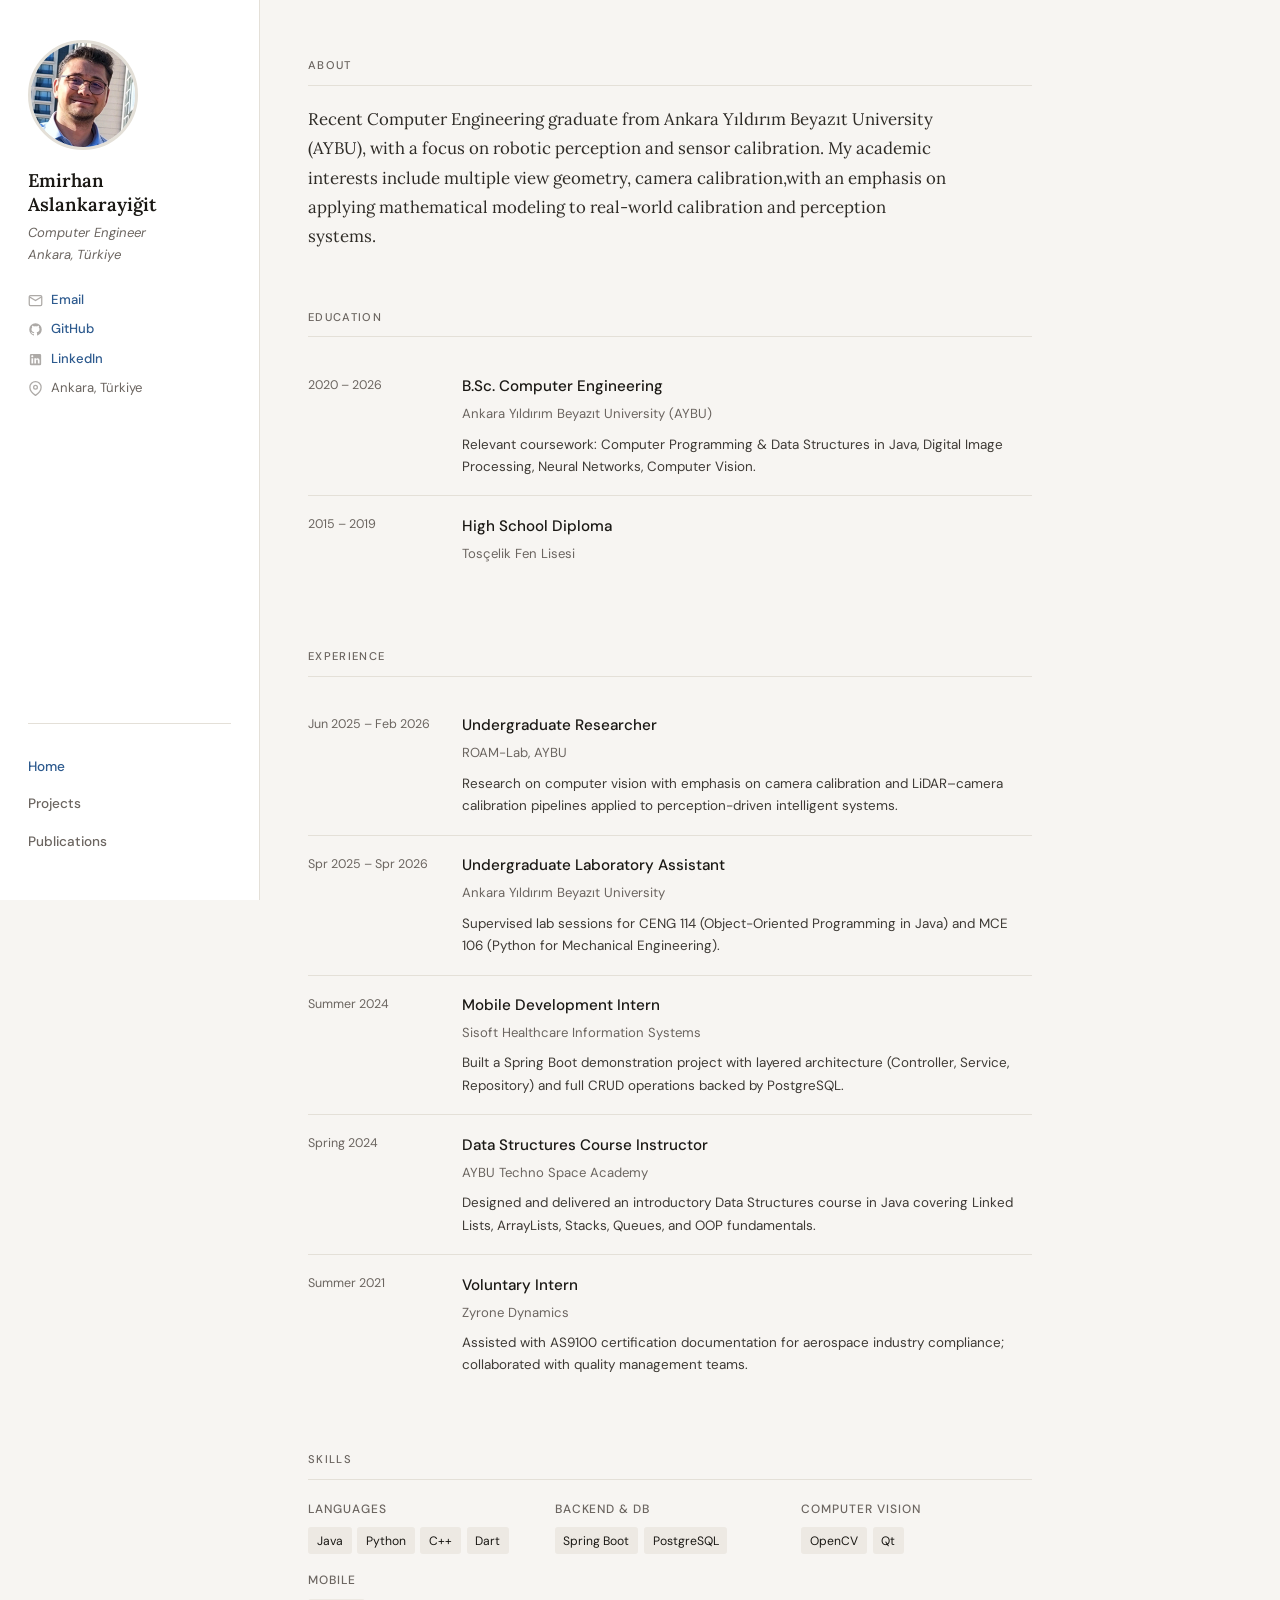
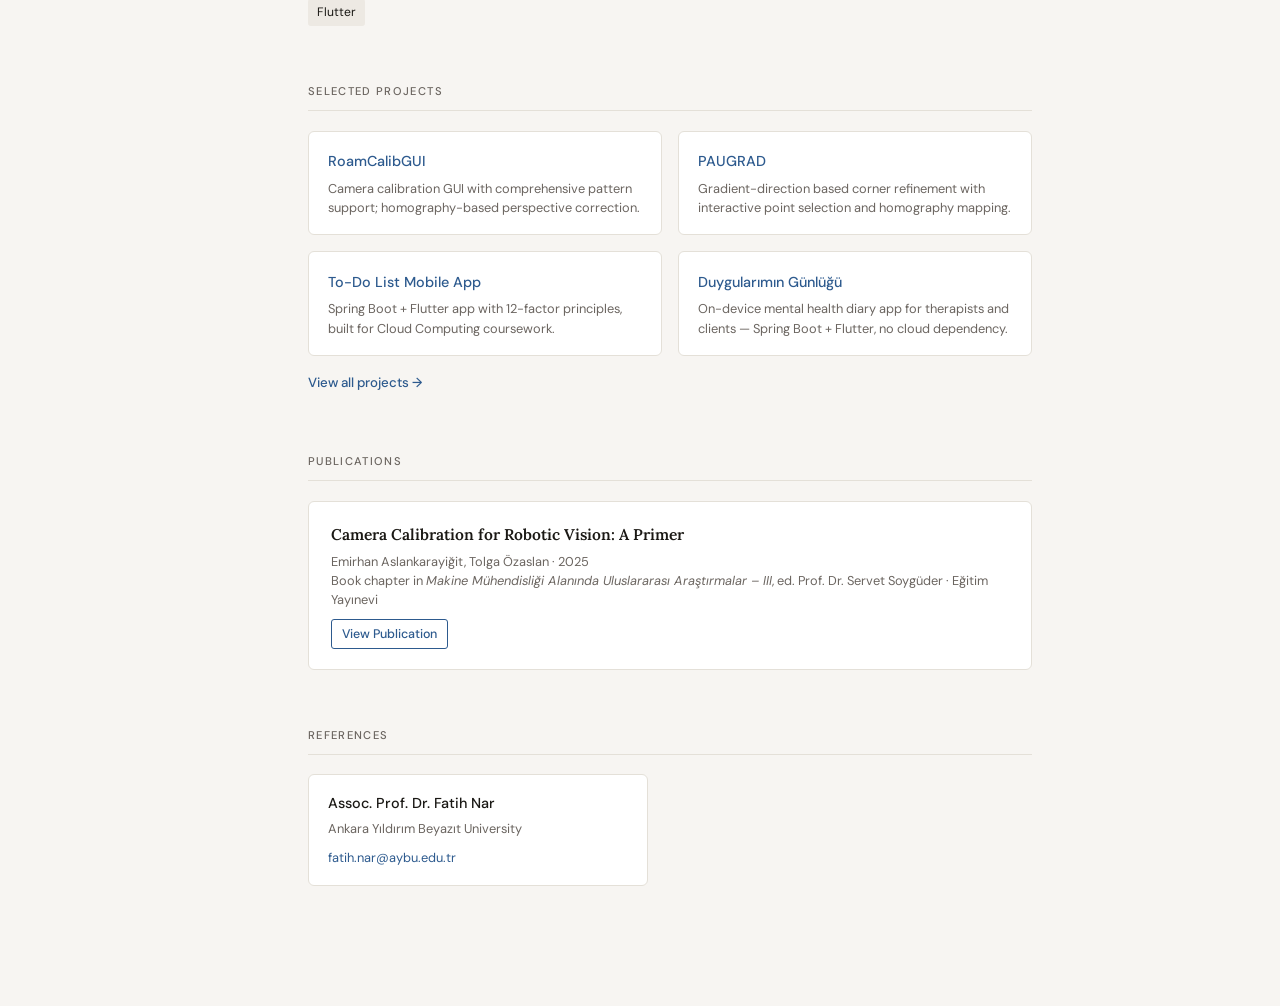
==== commit 66bdae25: "Revise about section for recent graduate details Updated the about section to reflect recent graduat" ====
--- a/index.html
+++ b/index.html
@@ -396,10 +396,7 @@
     <section id="about">
       <p class="section-label">About</p>
       <p class="about-text">
-        Senior Computer Engineer at Ankara Yıldırım Beyazıt University, focusing on intelligent perception systems.
-        My academic interests span graph representation learning, multiple view geometry, and camera calibration —
-        with an emphasis on connecting mathematical modeling to real-world robotic perception.
-      </p>
+        Recent Computer Engineering graduate from Ankara Yıldırım Beyazıt University (AYBU), with a focus on robotic perception and sensor calibration. My academic interests include multiple view geometry, camera calibration,with an emphasis on applying mathematical modeling to real-world calibration and perception systems.      </p>
     </section>
 
     <!-- Education -->
